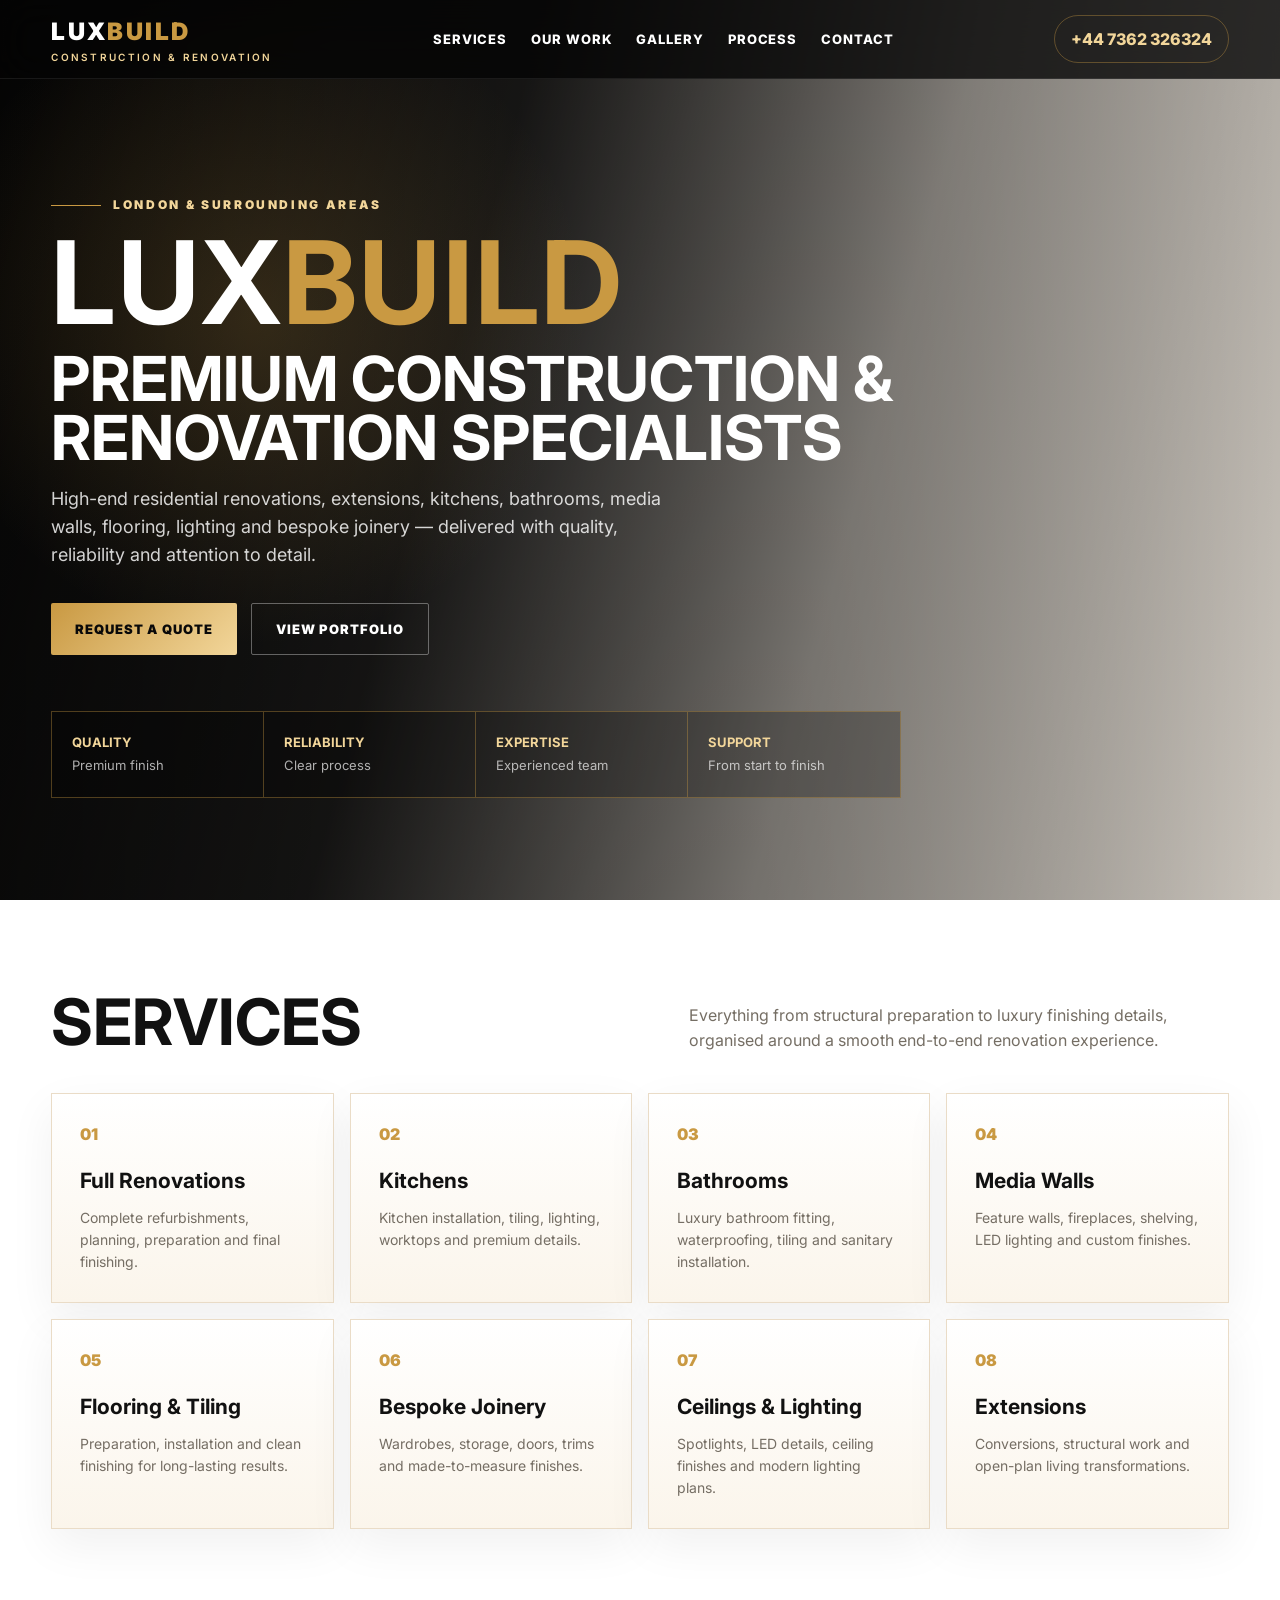
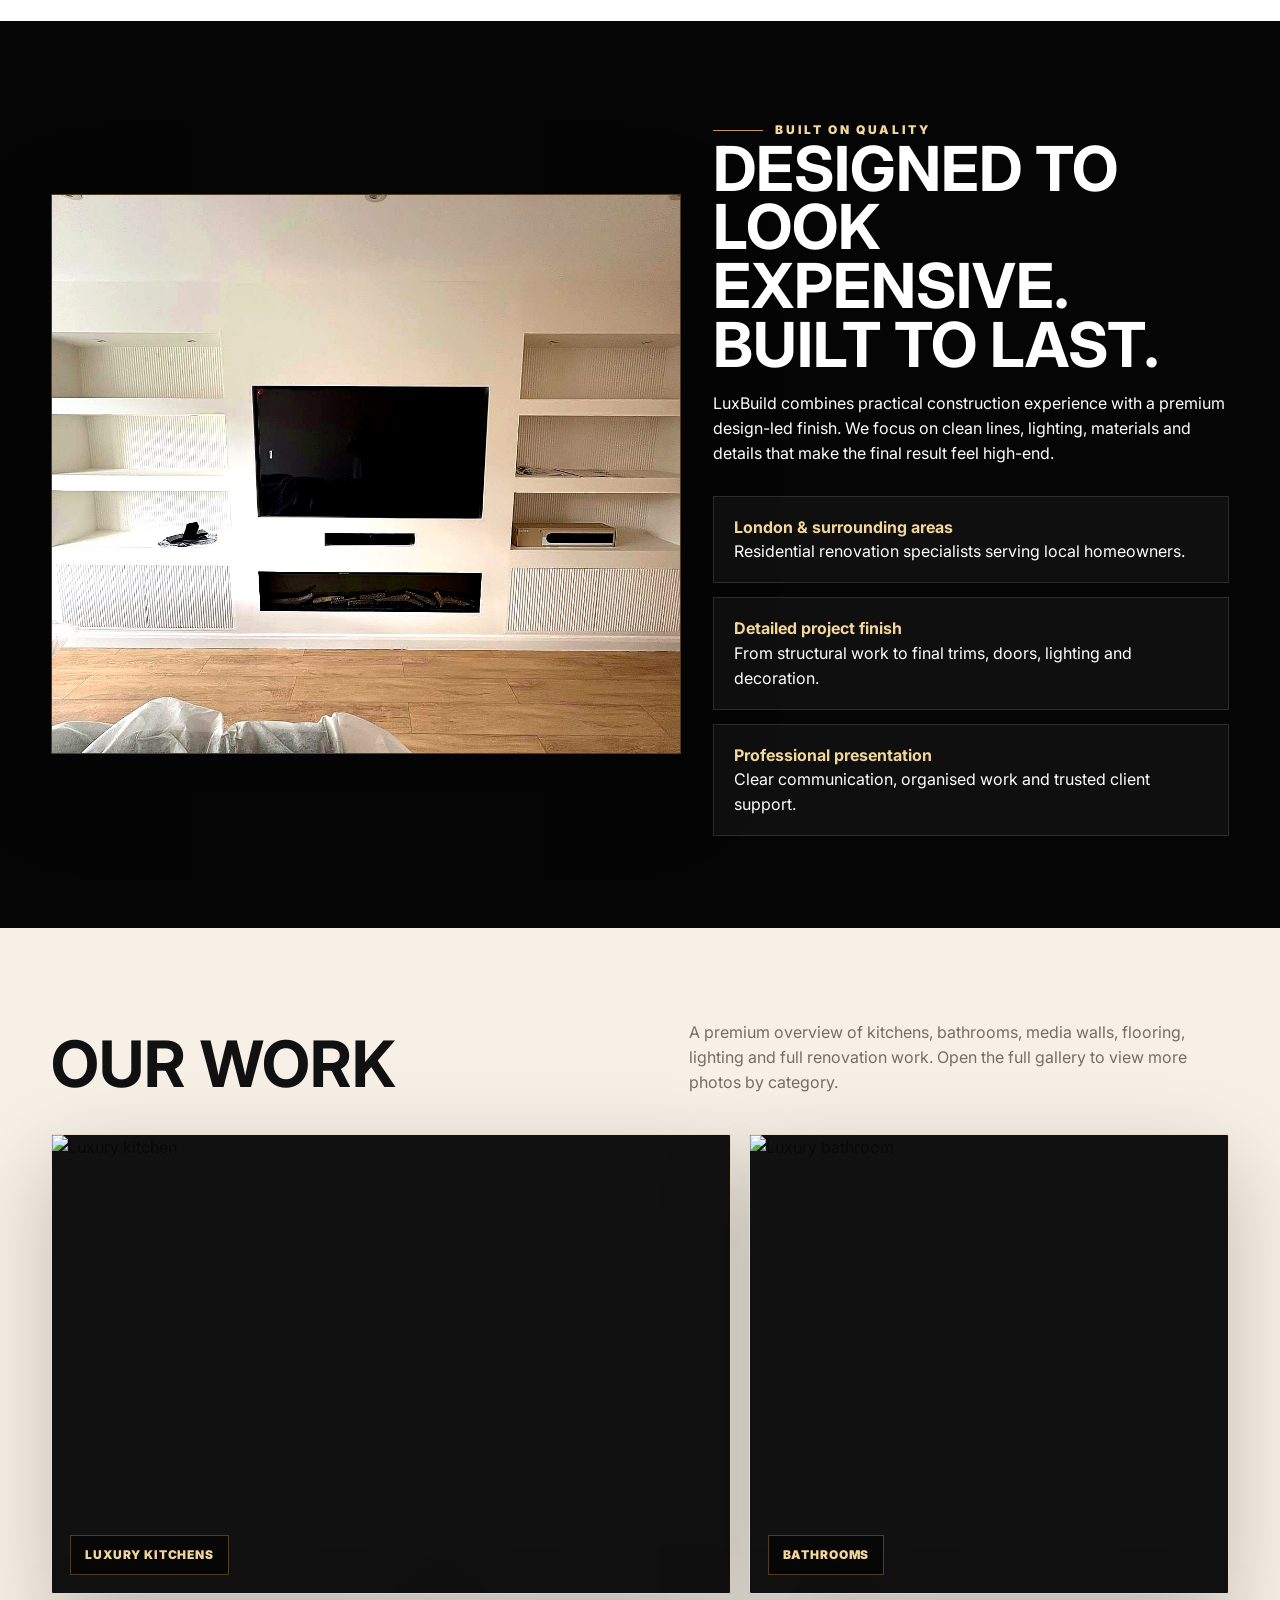
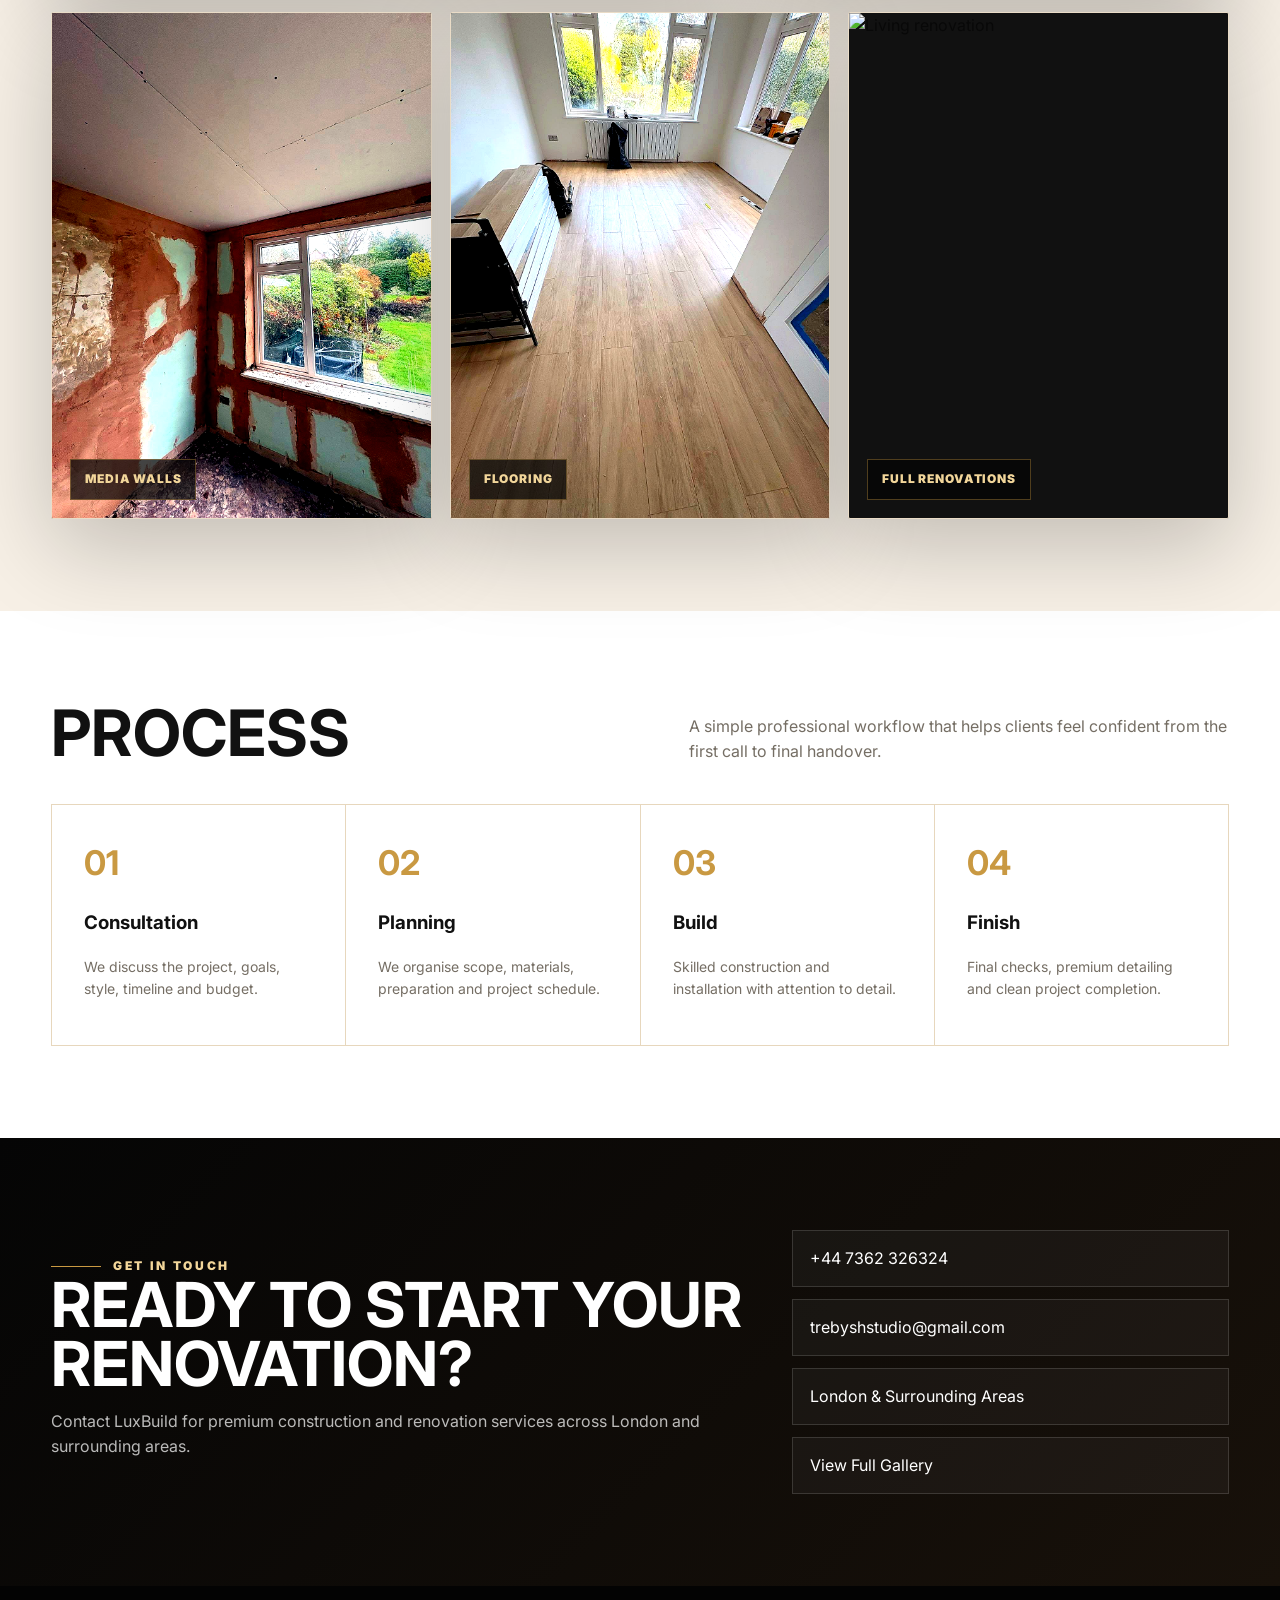
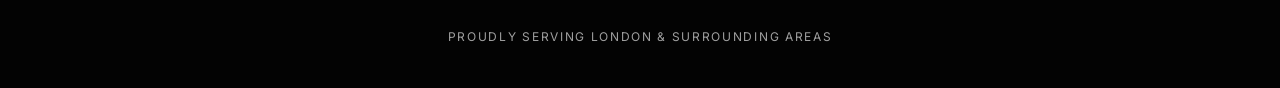
==== index.html @ d8715fd8 "Add files via upload" ====
<!doctype html><html lang="en"><head><meta charset="utf-8"><meta name="viewport" content="width=device-width,initial-scale=1"><meta name="description" content="LuxBuild Construction & Renovation - premium construction, renovation, extensions, kitchens, bathrooms and bespoke finishes across London and surrounding areas."><title>LuxBuild Construction & Renovation | London & Surrounding Areas</title><link rel="preconnect" href="https://fonts.googleapis.com"><link rel="preconnect" href="https://fonts.gstatic.com" crossorigin><link href="https://fonts.googleapis.com/css2?family=Inter:wght@400;500;600;700;800;900&family=Playfair+Display:wght@700&display=swap" rel="stylesheet"><link rel="stylesheet" href="styles.css"></head><body><header class="topbar"><div class="container nav"><a class="brand" href="index.html">LUX<span class="gold">BUILD</span><small>CONSTRUCTION & RENOVATION</small></a><nav class="links"><a href="#services">Services</a><a href="#work">Our Work</a><a href="work.html">Gallery</a><a href="#process">Process</a><a href="#contact">Contact</a></nav><a class="phone" href="tel:+447362326324">+44 7362 326324</a></div></header><main><section class="hero"><div class="container hero-inner"><div class="eyebrow">London & surrounding areas</div><h1>LUX<span class="gold">BUILD</span></h1><h2>Premium construction & renovation specialists</h2><p>High-end residential renovations, extensions, kitchens, bathrooms, media walls, flooring, lighting and bespoke joinery — delivered with quality, reliability and attention to detail.</p><div class="actions"><a class="btn primary" href="#contact">Request a quote</a><a class="btn secondary" href="work.html">View portfolio</a></div><div class="hero-strip"><div><b>Quality</b><span>Premium finish</span></div><div><b>Reliability</b><span>Clear process</span></div><div><b>Expertise</b><span>Experienced team</span></div><div><b>Support</b><span>From start to finish</span></div></div></div></section><section class="services" id="services"><div class="container"><div class="section-head"><h2>Services</h2><p>Everything from structural preparation to luxury finishing details, organised around a smooth end-to-end renovation experience.</p></div><div class="service-grid"><article class="service"><em>01</em><h3>Full Renovations</h3><p>Complete refurbishments, planning, preparation and final finishing.</p></article><article class="service"><em>02</em><h3>Kitchens</h3><p>Kitchen installation, tiling, lighting, worktops and premium details.</p></article><article class="service"><em>03</em><h3>Bathrooms</h3><p>Luxury bathroom fitting, waterproofing, tiling and sanitary installation.</p></article><article class="service"><em>04</em><h3>Media Walls</h3><p>Feature walls, fireplaces, shelving, LED lighting and custom finishes.</p></article><article class="service"><em>05</em><h3>Flooring & Tiling</h3><p>Preparation, installation and clean finishing for long-lasting results.</p></article><article class="service"><em>06</em><h3>Bespoke Joinery</h3><p>Wardrobes, storage, doors, trims and made-to-measure finishes.</p></article><article class="service"><em>07</em><h3>Ceilings & Lighting</h3><p>Spotlights, LED details, ceiling finishes and modern lighting plans.</p></article><article class="service"><em>08</em><h3>Extensions</h3><p>Conversions, structural work and open-plan living transformations.</p></article></div></div></section><section class="feature"><div class="container feature-grid"><img class="feature-img" src="images/WhatsApp Image 2026-06-09 at 20.09.44 (1).jpeg" alt="LuxBuild luxury media wall project"><div><div class="eyebrow">Built on quality</div><h2>Designed to look expensive. Built to last.</h2><p>LuxBuild combines practical construction experience with a premium design-led finish. We focus on clean lines, lighting, materials and details that make the final result feel high-end.</p><div class="feature-list"><div><b>London & surrounding areas</b><br>Residential renovation specialists serving local homeowners.</div><div><b>Detailed project finish</b><br>From structural work to final trims, doors, lighting and decoration.</div><div><b>Professional presentation</b><br>Clear communication, organised work and trusted client support.</div></div></div></div></section><section class="portfolio" id="work"><div class="container"><div class="section-head"><h2>Our Work</h2><p>A premium overview of kitchens, bathrooms, media walls, flooring, lighting and full renovation work. Open the full gallery to view more photos by category.</p></div><div class="mosaic"><a class="tile big" href="work.html"><img src="https://images.unsplash.com/photo-1556909114-f6e7ad7d3136?auto=format&fit=crop&w=1400&q=85" alt="Luxury kitchen"><span>Luxury kitchens</span></a><a class="tile mid" href="work.html"><img src="https://images.unsplash.com/photo-1584622650111-993a426fbf0a?auto=format&fit=crop&w=1400&q=85" alt="Luxury bathroom"><span>Bathrooms</span></a><a class="tile small" href="work.html"><img src="images/WhatsApp Image 2026-06-09 at 13.59.08.jpeg" alt="Media wall"><span>Media walls</span></a><a class="tile small" href="work.html"><img src="images/WhatsApp Image 2026-06-09 at 20.09.44 (24).jpeg" alt="Flooring"><span>Flooring</span></a><a class="tile small" href="work.html"><img src="https://images.unsplash.com/photo-1600607688969-a5bfcd646154?auto=format&fit=crop&w=1400&q=85" alt="Living renovation"><span>Full renovations</span></a></div></div></section><section class="process" id="process"><div class="container"><div class="section-head"><h2>Process</h2><p>A simple professional workflow that helps clients feel confident from the first call to final handover.</p></div><div class="steps"><div class="step"><strong>01</strong><h3>Consultation</h3><p>We discuss the project, goals, style, timeline and budget.</p></div><div class="step"><strong>02</strong><h3>Planning</h3><p>We organise scope, materials, preparation and project schedule.</p></div><div class="step"><strong>03</strong><h3>Build</h3><p>Skilled construction and installation with attention to detail.</p></div><div class="step"><strong>04</strong><h3>Finish</h3><p>Final checks, premium detailing and clean project completion.</p></div></div></div></section><section class="cta" id="contact"><div class="container box"><div><div class="eyebrow">Get in touch</div><h2>Ready to start your renovation?</h2><p>Contact LuxBuild for premium construction and renovation services across London and surrounding areas.</p></div><div class="contact-card"><a href="tel:+447362326324">+44 7362 326324</a><a href="mailto:trebyshstudio@gmail.com">trebyshstudio@gmail.com</a><span>London & Surrounding Areas</span><a href="work.html">View Full Gallery</a></div></div></section></main><footer><div class="container">Proudly serving London & surrounding areas</div></footer></body></html>
---- styles.css ----
:root{--black:#050505;--dark:#101010;--gold:#c99942;--gold2:#f2d69a;--cream:#f7f0e6;--soft:#fffaf2;--muted:#756e64;--line:rgba(201,153,66,.38);--shadow:0 28px 90px rgba(0,0,0,.22)}*{box-sizing:border-box}html{scroll-behavior:smooth}body{margin:0;font-family:Inter,Arial,sans-serif;background:var(--cream);color:#111;line-height:1.55}a{text-decoration:none;color:inherit}img{display:block;max-width:100%}.container{width:min(1220px,92%);margin:auto}.topbar{position:fixed;z-index:50;inset:0 0 auto;background:rgba(5,5,5,.78);backdrop-filter:blur(18px);border-bottom:1px solid rgba(255,255,255,.08)}.nav{height:78px;color:white;display:flex;align-items:center;justify-content:space-between;gap:22px}.brand{font-weight:900;letter-spacing:.1em;font-size:24px}.brand small{display:block;color:var(--gold2);font-size:10px;letter-spacing:.23em;font-weight:600}.gold{color:var(--gold)}.links{display:flex;gap:24px;font-size:13px;font-weight:800;text-transform:uppercase;letter-spacing:.07em}.links a:hover{color:var(--gold2)}.phone{border:1px solid var(--line);padding:11px 16px;border-radius:999px;color:var(--gold2);font-weight:800}.hero{min-height:100vh;color:#fff;display:grid;align-items:center;position:relative;overflow:hidden;background:linear-gradient(105deg,rgba(0,0,0,.97),rgba(0,0,0,.88) 36%,rgba(0,0,0,.42) 65%,rgba(0,0,0,.18)),url('https://images.unsplash.com/photo-1600607687939-ce8a6c25118c?auto=format&fit=crop&w=2000&q=90') center/cover no-repeat}.hero:before{content:"";position:absolute;inset:0;background:radial-gradient(circle at 20% 35%,rgba(201,153,66,.2),transparent 28%),linear-gradient(90deg,rgba(0,0,0,.48),transparent)}.hero-inner{position:relative;z-index:1;padding-top:86px}.eyebrow{display:inline-flex;align-items:center;gap:12px;color:var(--gold2);font-weight:900;letter-spacing:.22em;text-transform:uppercase;font-size:12px}.eyebrow:before{content:"";width:50px;height:1px;background:var(--gold)}h1{font-size:clamp(54px,9vw,128px);line-height:.86;margin:18px 0 18px;letter-spacing:.02em}h2{font-size:clamp(32px,5vw,62px);line-height:.95;margin:0;text-transform:uppercase}.hero p{max-width:620px;color:rgba(255,255,255,.82);font-size:18px}.actions{display:flex;gap:14px;flex-wrap:wrap;margin-top:34px}.btn{display:inline-flex;align-items:center;justify-content:center;padding:15px 24px;text-transform:uppercase;font-size:13px;letter-spacing:.07em;font-weight:900;border-radius:2px}.btn.primary{background:linear-gradient(135deg,var(--gold),var(--gold2));color:#090909}.btn.secondary{border:1px solid rgba(255,255,255,.35);color:white}.hero-strip{margin-top:56px;display:grid;grid-template-columns:repeat(4,1fr);max-width:850px;border:1px solid var(--line);background:rgba(0,0,0,.28)}.hero-strip div{padding:20px;border-right:1px solid var(--line)}.hero-strip div:last-child{border-right:0}.hero-strip b{display:block;color:var(--gold2);text-transform:uppercase;font-size:13px}.hero-strip span{color:rgba(255,255,255,.68);font-size:13px}section{padding:92px 0}.section-head{display:flex;align-items:end;justify-content:space-between;gap:34px;margin-bottom:40px}.section-head h2{font-size:clamp(36px,5vw,68px)}.section-head p{max-width:540px;margin:0;color:var(--muted)}.services{background:#fff}.service-grid{display:grid;grid-template-columns:repeat(4,1fr);gap:16px}.service{min-height:210px;padding:28px;background:linear-gradient(180deg,#fff,#fbf5eb);border:1px solid #eadcc7;box-shadow:0 16px 44px rgba(0,0,0,.06)}.service em{font-style:normal;color:var(--gold);font-weight:900}.service h3{margin:18px 0 10px;font-size:21px}.service p{margin:0;color:var(--muted);font-size:14px}.feature{background:var(--black);color:#fff}.feature-grid{display:grid;grid-template-columns:1.1fr .9fr;gap:32px;align-items:center}.feature-img{height:560px;object-fit:cover;width:100%;box-shadow:var(--shadow);border:1px solid var(--line)}.feature-list{display:grid;gap:14px;margin-top:30px}.feature-list div{padding:18px 20px;border:1px solid rgba(255,255,255,.12);background:rgba(255,255,255,.04)}.feature-list b{color:var(--gold2)}.portfolio{background:var(--cream)}.mosaic{display:grid;grid-template-columns:repeat(12,1fr);gap:18px}.tile{position:relative;overflow:hidden;min-height:320px;border-radius:2px;box-shadow:var(--shadow);border:1px solid #eadcc7;background:#111}.tile.big{grid-column:span 7;min-height:460px}.tile.mid{grid-column:span 5;min-height:460px}.tile.small{grid-column:span 4}.tile img{width:100%;height:100%;object-fit:cover;filter:contrast(1.08) saturate(1.06);transition:.5s transform}.tile:hover img{transform:scale(1.04)}.tile span{position:absolute;left:18px;bottom:18px;background:rgba(5,5,5,.75);color:var(--gold2);padding:10px 14px;text-transform:uppercase;font-size:12px;font-weight:900;letter-spacing:.07em;border:1px solid var(--line)}.process{background:#fff}.steps{display:grid;grid-template-columns:repeat(4,1fr);gap:1px;background:#e7d7bd;border:1px solid #e7d7bd}.step{background:#fff;padding:32px}.step strong{color:var(--gold);font-size:34px}.step p{color:var(--muted);font-size:14px}.cta{background:linear-gradient(135deg,#050505,#18110a);color:white}.cta .box{display:grid;grid-template-columns:1.3fr .8fr;gap:30px;align-items:center}.cta p{color:rgba(255,255,255,.72)}.contact-card{display:grid;gap:12px}.contact-card a,.contact-card span{border:1px solid rgba(255,255,255,.14);padding:15px 17px;background:rgba(255,255,255,.04)}footer{background:#030303;color:#fff;padding:42px 0;text-align:center;color:rgba(255,255,255,.62);text-transform:uppercase;letter-spacing:.14em;font-size:12px}.gallery-hero{padding:130px 0 70px;background:linear-gradient(110deg,rgba(0,0,0,.96),rgba(0,0,0,.55)),url('https://images.unsplash.com/photo-1600607688969-a5bfcd646154?auto=format&fit=crop&w=2000&q=90') center/cover;color:white}.tabs{display:flex;gap:10px;flex-wrap:wrap;margin:0 0 36px}.tab{border:1px solid var(--line);background:white;padding:11px 15px;border-radius:999px;font-size:12px;font-weight:900;text-transform:uppercase;cursor:pointer}.tab.active,.tab:hover{background:#080808;color:var(--gold2)}.category{margin-bottom:64px}.cat-head{display:flex;align-items:center;gap:18px;margin-bottom:18px}.cat-head h3{margin:0;text-transform:uppercase;font-size:clamp(23px,3vw,36px)}.cat-head:after{content:"";height:1px;background:var(--line);flex:1}.grid{display:grid;grid-template-columns:repeat(12,1fr);gap:16px}.photo{grid-column:span 4;min-height:290px;overflow:hidden;box-shadow:var(--shadow);border:1px solid #eadcc7;background:#111;cursor:zoom-in}.photo:nth-child(6n+1){grid-column:span 7;min-height:430px}.photo:nth-child(6n+2){grid-column:span 5;min-height:430px}.photo img{width:100%;height:100%;object-fit:cover;filter:contrast(1.07) saturate(1.06);transition:.45s}.photo:hover img{transform:scale(1.035)}.lightbox{position:fixed;inset:0;background:rgba(0,0,0,.94);display:none;align-items:center;justify-content:center;z-index:100;padding:20px}.lightbox.active{display:flex}.lightbox img{max-width:94vw;max-height:88vh;border:1px solid var(--line);box-shadow:0 20px 80px #000}.editlink{position:fixed;right:16px;bottom:16px;background:#070707;color:var(--gold2);padding:11px 15px;border-radius:999px;border:1px solid var(--line);font-size:12px;font-weight:900;z-index:60}.admin{padding-top:110px}.admin-panel{background:#fff;border:1px solid #eadcc7;padding:22px;box-shadow:var(--shadow);margin-bottom:20px}.admin-grid{display:grid;grid-template-columns:280px 1fr;gap:18px}.category-list button{width:100%;padding:13px;margin:0 0 8px;border:1px solid #e8d6b8;background:#fff;text-align:left;font-weight:800}.category-list button.active{background:#070707;color:var(--gold2)}.tools{display:flex;gap:10px;flex-wrap:wrap;margin:14px 0}.tools input,.tools select,.tools button{padding:11px;border:1px solid #d8c39d;background:white}.tools button{font-weight:900;background:#070707;color:var(--gold2);cursor:pointer}.edit-photos{display:grid;grid-template-columns:repeat(auto-fill,minmax(160px,1fr));gap:12px}.edit-card{background:#fff;border:1px solid #e6d3b2;padding:8px;cursor:grab}.edit-card.dragging{opacity:.4}.edit-card img{height:120px;width:100%;object-fit:cover}.edit-card .mini{display:flex;gap:6px;margin-top:8px}.mini button{flex:1;padding:7px;border:0;background:#111;color:white;cursor:pointer}.note{font-size:13px;color:var(--muted)}@media(max-width:900px){.links,.phone{display:none}.hero-strip,.service-grid,.feature-grid,.steps,.cta .box,.admin-grid{grid-template-columns:1fr}.section-head{display:block}.mosaic,.grid{grid-template-columns:1fr}.tile,.tile.big,.tile.mid,.tile.small,.photo,.photo:nth-child(6n+1),.photo:nth-child(6n+2){grid-column:auto;min-height:300px}.feature-img{height:360px}}
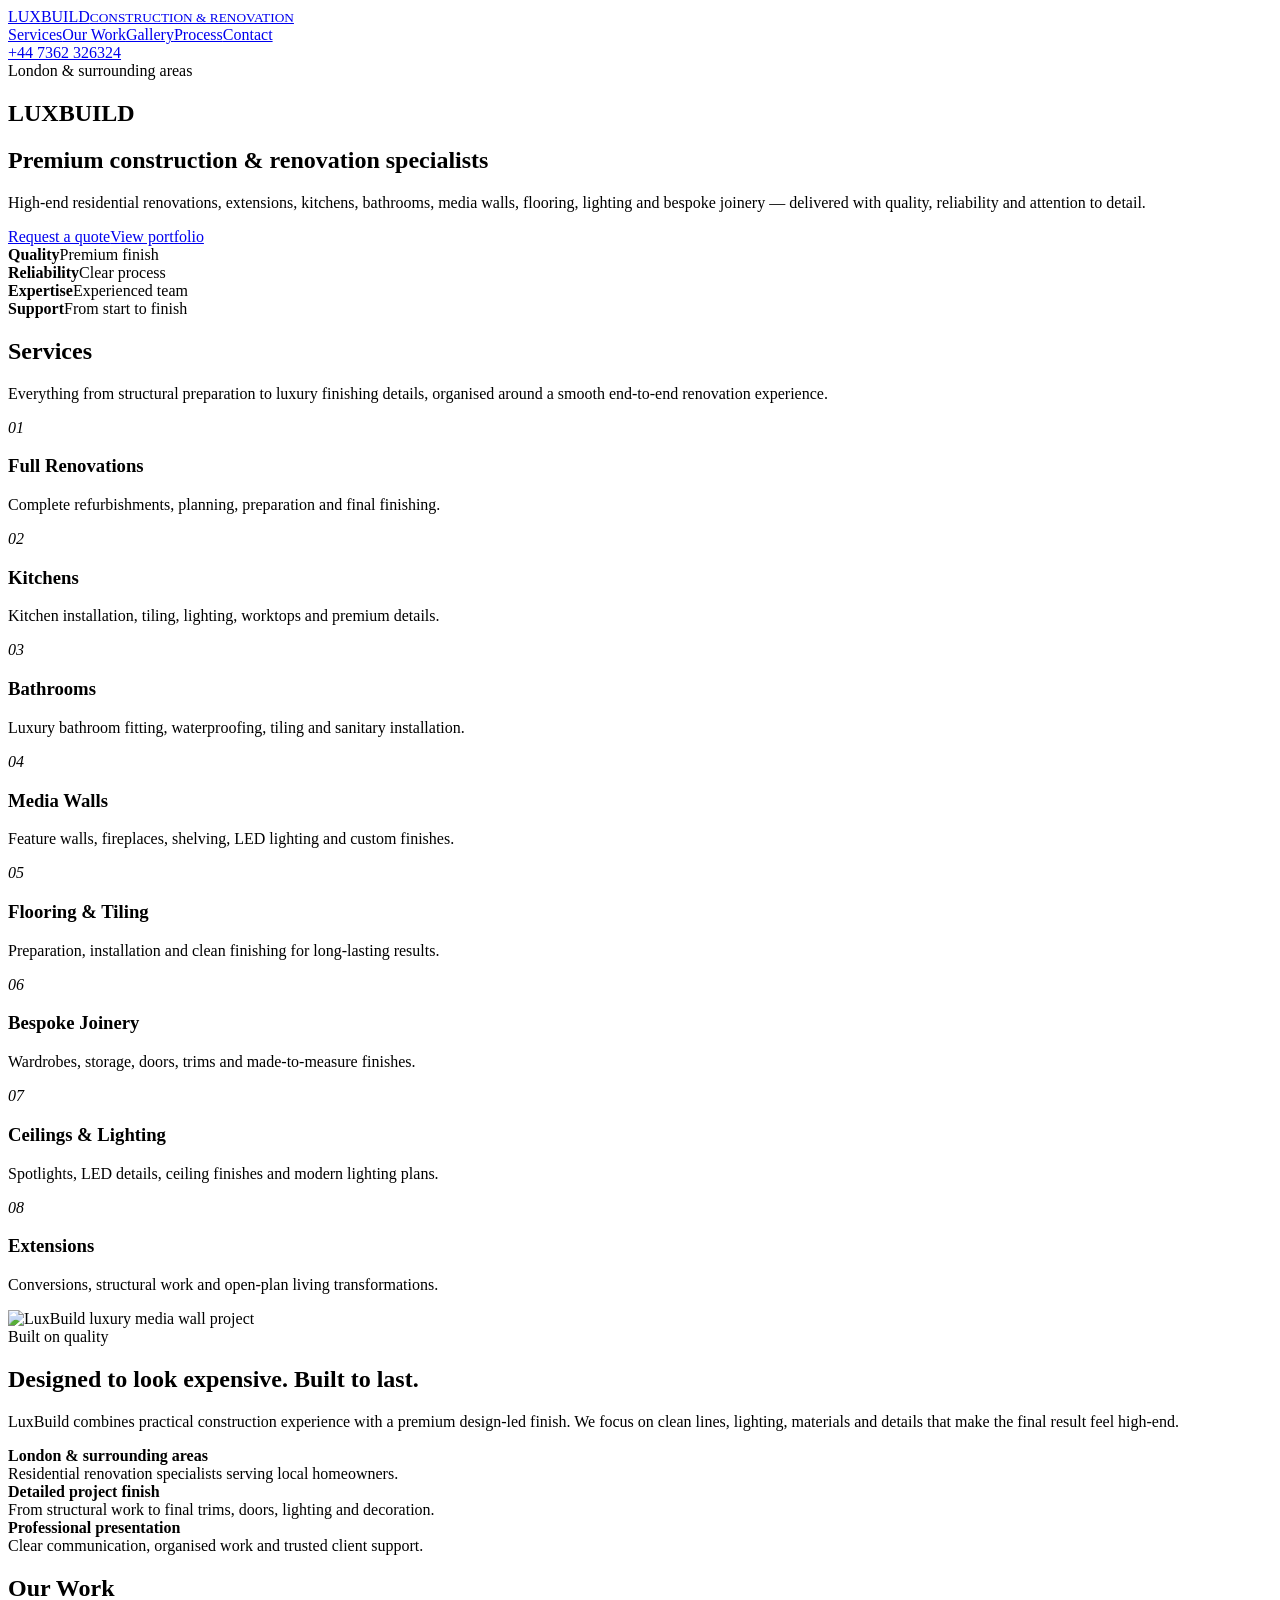
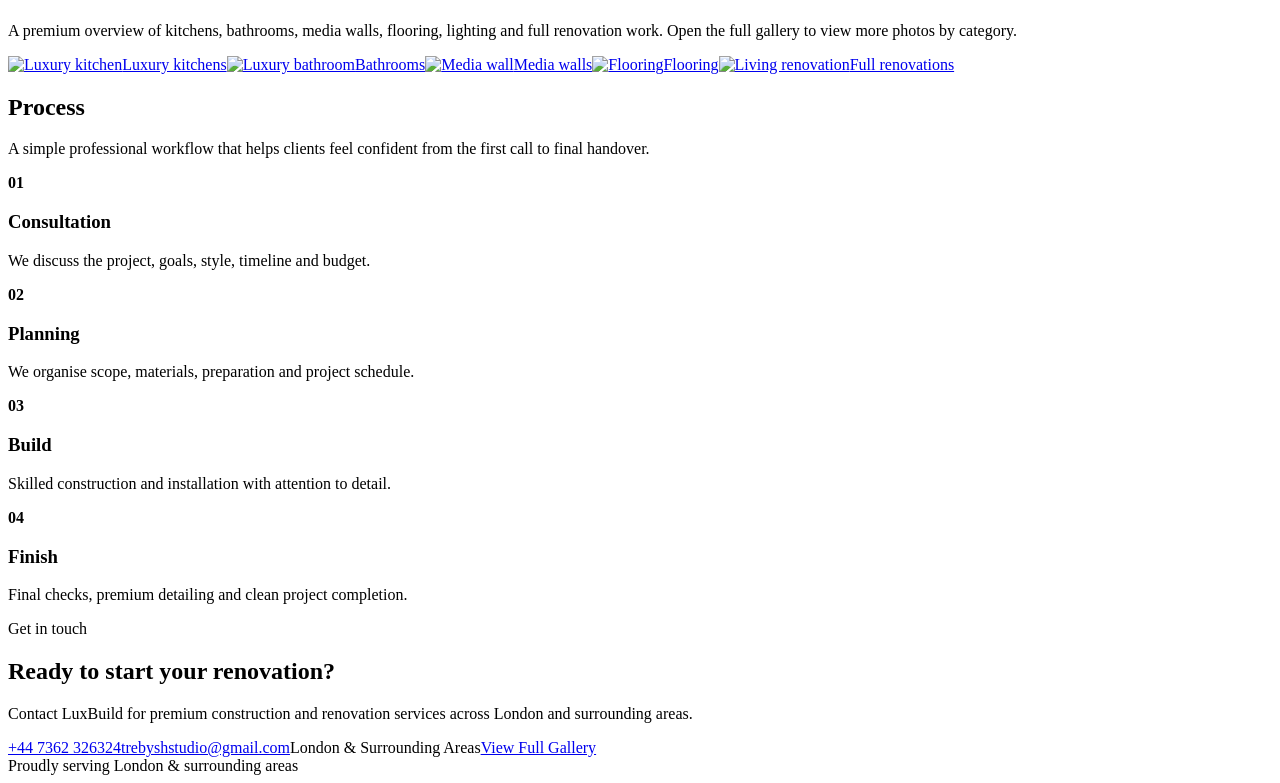
==== commit 987cba94: "Add files via upload" ====
--- a/index.html
+++ b/index.html
@@ -1 +1 @@
-<!doctype html><html lang="en"><head><meta charset="utf-8"><meta name="viewport" content="width=device-width,initial-scale=1"><meta name="description" content="LuxBuild Construction & Renovation - premium construction, renovation, extensions, kitchens, bathrooms and bespoke finishes across London and surrounding areas."><title>LuxBuild Construction & Renovation | London & Surrounding Areas</title><link rel="preconnect" href="https://fonts.googleapis.com"><link rel="preconnect" href="https://fonts.gstatic.com" crossorigin><link href="https://fonts.googleapis.com/css2?family=Inter:wght@400;500;600;700;800;900&family=Playfair+Display:wght@700&display=swap" rel="stylesheet"><link rel="stylesheet" href="styles.css"></head><body><header class="topbar"><div class="container nav"><a class="brand" href="index.html">LUX<span class="gold">BUILD</span><small>CONSTRUCTION & RENOVATION</small></a><nav class="links"><a href="#services">Services</a><a href="#work">Our Work</a><a href="work.html">Gallery</a><a href="#process">Process</a><a href="#contact">Contact</a></nav><a class="phone" href="tel:+447362326324">+44 7362 326324</a></div></header><main><section class="hero"><div class="container hero-inner"><div class="eyebrow">London & surrounding areas</div><h1>LUX<span class="gold">BUILD</span></h1><h2>Premium construction & renovation specialists</h2><p>High-end residential renovations, extensions, kitchens, bathrooms, media walls, flooring, lighting and bespoke joinery — delivered with quality, reliability and attention to detail.</p><div class="actions"><a class="btn primary" href="#contact">Request a quote</a><a class="btn secondary" href="work.html">View portfolio</a></div><div class="hero-strip"><div><b>Quality</b><span>Premium finish</span></div><div><b>Reliability</b><span>Clear process</span></div><div><b>Expertise</b><span>Experienced team</span></div><div><b>Support</b><span>From start to finish</span></div></div></div></section><section class="services" id="services"><div class="container"><div class="section-head"><h2>Services</h2><p>Everything from structural preparation to luxury finishing details, organised around a smooth end-to-end renovation experience.</p></div><div class="service-grid"><article class="service"><em>01</em><h3>Full Renovations</h3><p>Complete refurbishments, planning, preparation and final finishing.</p></article><article class="service"><em>02</em><h3>Kitchens</h3><p>Kitchen installation, tiling, lighting, worktops and premium details.</p></article><article class="service"><em>03</em><h3>Bathrooms</h3><p>Luxury bathroom fitting, waterproofing, tiling and sanitary installation.</p></article><article class="service"><em>04</em><h3>Media Walls</h3><p>Feature walls, fireplaces, shelving, LED lighting and custom finishes.</p></article><article class="service"><em>05</em><h3>Flooring & Tiling</h3><p>Preparation, installation and clean finishing for long-lasting results.</p></article><article class="service"><em>06</em><h3>Bespoke Joinery</h3><p>Wardrobes, storage, doors, trims and made-to-measure finishes.</p></article><article class="service"><em>07</em><h3>Ceilings & Lighting</h3><p>Spotlights, LED details, ceiling finishes and modern lighting plans.</p></article><article class="service"><em>08</em><h3>Extensions</h3><p>Conversions, structural work and open-plan living transformations.</p></article></div></div></section><section class="feature"><div class="container feature-grid"><img class="feature-img" src="images/WhatsApp Image 2026-06-09 at 20.09.44 (1).jpeg" alt="LuxBuild luxury media wall project"><div><div class="eyebrow">Built on quality</div><h2>Designed to look expensive. Built to last.</h2><p>LuxBuild combines practical construction experience with a premium design-led finish. We focus on clean lines, lighting, materials and details that make the final result feel high-end.</p><div class="feature-list"><div><b>London & surrounding areas</b><br>Residential renovation specialists serving local homeowners.</div><div><b>Detailed project finish</b><br>From structural work to final trims, doors, lighting and decoration.</div><div><b>Professional presentation</b><br>Clear communication, organised work and trusted client support.</div></div></div></div></section><section class="portfolio" id="work"><div class="container"><div class="section-head"><h2>Our Work</h2><p>A premium overview of kitchens, bathrooms, media walls, flooring, lighting and full renovation work. Open the full gallery to view more photos by category.</p></div><div class="mosaic"><a class="tile big" href="work.html"><img src="https://images.unsplash.com/photo-1556909114-f6e7ad7d3136?auto=format&fit=crop&w=1400&q=85" alt="Luxury kitchen"><span>Luxury kitchens</span></a><a class="tile mid" href="work.html"><img src="https://images.unsplash.com/photo-1584622650111-993a426fbf0a?auto=format&fit=crop&w=1400&q=85" alt="Luxury bathroom"><span>Bathrooms</span></a><a class="tile small" href="work.html"><img src="images/WhatsApp Image 2026-06-09 at 13.59.08.jpeg" alt="Media wall"><span>Media walls</span></a><a class="tile small" href="work.html"><img src="images/WhatsApp Image 2026-06-09 at 20.09.44 (24).jpeg" alt="Flooring"><span>Flooring</span></a><a class="tile small" href="work.html"><img src="https://images.unsplash.com/photo-1600607688969-a5bfcd646154?auto=format&fit=crop&w=1400&q=85" alt="Living renovation"><span>Full renovations</span></a></div></div></section><section class="process" id="process"><div class="container"><div class="section-head"><h2>Process</h2><p>A simple professional workflow that helps clients feel confident from the first call to final handover.</p></div><div class="steps"><div class="step"><strong>01</strong><h3>Consultation</h3><p>We discuss the project, goals, style, timeline and budget.</p></div><div class="step"><strong>02</strong><h3>Planning</h3><p>We organise scope, materials, preparation and project schedule.</p></div><div class="step"><strong>03</strong><h3>Build</h3><p>Skilled construction and installation with attention to detail.</p></div><div class="step"><strong>04</strong><h3>Finish</h3><p>Final checks, premium detailing and clean project completion.</p></div></div></div></section><section class="cta" id="contact"><div class="container box"><div><div class="eyebrow">Get in touch</div><h2>Ready to start your renovation?</h2><p>Contact LuxBuild for premium construction and renovation services across London and surrounding areas.</p></div><div class="contact-card"><a href="tel:+447362326324">+44 7362 326324</a><a href="mailto:trebyshstudio@gmail.com">trebyshstudio@gmail.com</a><span>London & Surrounding Areas</span><a href="work.html">View Full Gallery</a></div></div></section></main><footer><div class="container">Proudly serving London & surrounding areas</div></footer></body></html>
+<!doctype html><html lang="en"><head><meta charset="utf-8"><meta name="viewport" content="width=device-width,initial-scale=1"><meta name="description" content="LuxBuild Construction & Renovation - premium construction, renovation, extensions, kitchens, bathrooms and bespoke finishes across London and surrounding areas."><title>LuxBuild Construction & Renovation | London & Surrounding Areas</title><link rel="preconnect" href="https://fonts.googleapis.com"><link rel="preconnect" href="https://fonts.gstatic.com" crossorigin><link href="https://fonts.googleapis.com/css2?family=Inter:wght@400;500;600;700;800;900&family=Playfair+Display:wght@700&display=swap" rel="stylesheet"><link rel="stylesheet" href="styles.css"></head><body><header class="topbar"><div class="container nav"><a class="brand" href="index.html">LUX<span class="gold">BUILD</span><small>CONSTRUCTION & RENOVATION</small></a><nav class="links"><a href="#services">Services</a><a href="#work">Our Work</a><a href="work.html">Gallery</a><a href="#process">Process</a><a href="#contact">Contact</a></nav><a class="phone" href="tel:+447362326324">+44 7362 326324</a></div></header><main><section class="hero"><div class="container hero-inner"><div class="eyebrow">London & surrounding areas</div><h1>LUX<span class="gold">BUILD</span></h1><h2>Premium construction & renovation specialists</h2><p>High-end residential renovations, extensions, kitchens, bathrooms, media walls, flooring, lighting and bespoke joinery — delivered with quality, reliability and attention to detail.</p><div class="actions"><a class="btn primary" href="#contact">Request a quote</a><a class="btn secondary" href="work.html">View portfolio</a></div><div class="hero-strip"><div><b>Quality</b><span>Premium finish</span></div><div><b>Reliability</b><span>Clear process</span></div><div><b>Expertise</b><span>Experienced team</span></div><div><b>Support</b><span>From start to finish</span></div></div></div></section><section class="services" id="services"><div class="container"><div class="section-head"><h2>Services</h2><p>Everything from structural preparation to luxury finishing details, organised around a smooth end-to-end renovation experience.</p></div><div class="service-grid"><article class="service"><em>01</em><h3>Full Renovations</h3><p>Complete refurbishments, planning, preparation and final finishing.</p></article><article class="service"><em>02</em><h3>Kitchens</h3><p>Kitchen installation, tiling, lighting, worktops and premium details.</p></article><article class="service"><em>03</em><h3>Bathrooms</h3><p>Luxury bathroom fitting, waterproofing, tiling and sanitary installation.</p></article><article class="service"><em>04</em><h3>Media Walls</h3><p>Feature walls, fireplaces, shelving, LED lighting and custom finishes.</p></article><article class="service"><em>05</em><h3>Flooring & Tiling</h3><p>Preparation, installation and clean finishing for long-lasting results.</p></article><article class="service"><em>06</em><h3>Bespoke Joinery</h3><p>Wardrobes, storage, doors, trims and made-to-measure finishes.</p></article><article class="service"><em>07</em><h3>Ceilings & Lighting</h3><p>Spotlights, LED details, ceiling finishes and modern lighting plans.</p></article><article class="service"><em>08</em><h3>Extensions</h3><p>Conversions, structural work and open-plan living transformations.</p></article></div></div></section><section class="feature"><div class="container feature-grid"><img class="feature-img" src="images/WhatsApp Image 2026-06-09 at 20.09.44 (1).jpeg" alt="LuxBuild luxury media wall project"><div><div class="eyebrow">Built on quality</div><h2>Designed to look expensive. Built to last.</h2><p>LuxBuild combines practical construction experience with a premium design-led finish. We focus on clean lines, lighting, materials and details that make the final result feel high-end.</p><div class="feature-list"><div><b>London & surrounding areas</b><br>Residential renovation specialists serving local homeowners.</div><div><b>Detailed project finish</b><br>From structural work to final trims, doors, lighting and decoration.</div><div><b>Professional presentation</b><br>Clear communication, organised work and trusted client support.</div></div></div></div></section><section class="portfolio" id="work"><div class="container"><div class="section-head"><h2>Our Work</h2><p>A premium overview of kitchens, bathrooms, media walls, flooring, lighting and full renovation work. Open the full gallery to view more photos by category.</p></div><div class="mosaic"><a class="tile big" href="work.html"><img src="https://images.unsplash.com/photo-1556909114-f6e7ad7d3136?auto=format&fit=crop&w=1400&q=85" alt="Luxury kitchen"><span>Luxury kitchens</span></a><a class="tile mid" href="work.html"><img src="https://images.unsplash.com/photo-1584622650111-993a426fbf0a?auto=format&fit=crop&w=1400&q=85" alt="Luxury bathroom"><span>Bathrooms</span></a><a class="tile small" href="work.html"><img src="images/WhatsApp Image 2026-06-09 at 13.59.08.jpeg" alt="Media wall"><span>Media walls</span></a><a class="tile small" href="work.html"><img src="images/WhatsApp Image 2026-06-09 at 20.09.44 (24).jpeg" alt="Flooring"><span>Flooring</span></a><a class="tile small" href="work.html"><img src="https://images.unsplash.com/photo-1600607688969-a5bfcd646154?auto=format&fit=crop&w=1400&q=85" alt="Living renovation"><span>Full renovations</span></a></div></div></section><section class="process" id="process"><div class="container"><div class="section-head"><h2>Process</h2><p>A simple professional workflow that helps clients feel confident from the first call to final handover.</p></div><div class="steps"><div class="step"><strong>01</strong><h3>Consultation</h3><p>We discuss the project, goals, style, timeline and budget.</p></div><div class="step"><strong>02</strong><h3>Planning</h3><p>We organise scope, materials, preparation and project schedule.</p></div><div class="step"><strong>03</strong><h3>Build</h3><p>Skilled construction and installation with attention to detail.</p></div><div class="step"><strong>04</strong><h3>Finish</h3><p>Final checks, premium detailing and clean project completion.</p></div></div></div></section><section class="cta" id="contact"><div class="container box"><div><div class="eyebrow">Get in touch</div><h2>Ready to start your renovation?</h2><p>Contact LuxBuild for premium construction and renovation services across London and surrounding areas.</p></div><div class="contact-card"><a href="tel:+447362326324">+44 7362 326324</a><a href="mailto:trebyshstudio@gmail.com">trebyshstudio@gmail.com</a><span>London & Surrounding Areas</span><a href="work.html">View Full Gallery</a></div></div></section></main><footer><div class="container">Proudly serving London & surrounding areas</div></footer><script src="https://identity.netlify.com/v1/netlify-identity-widget.js"></script></body></html>
